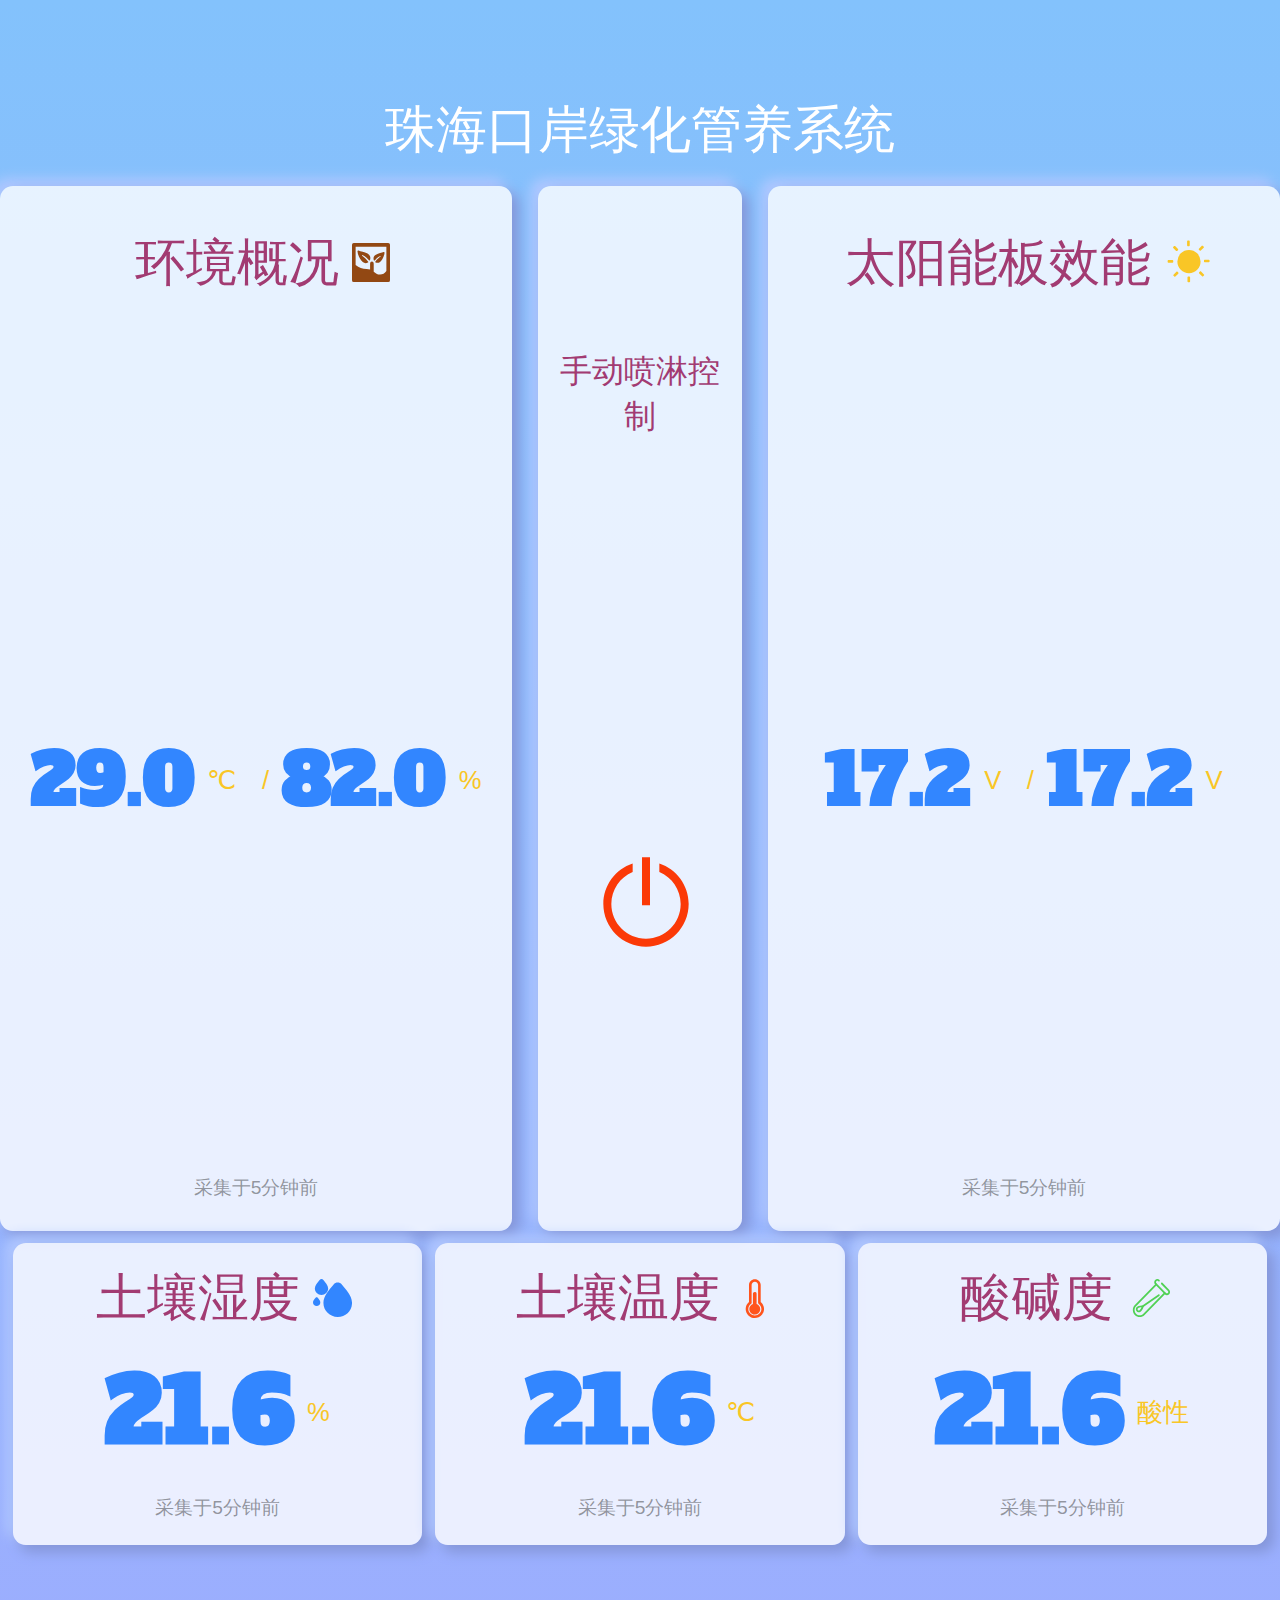
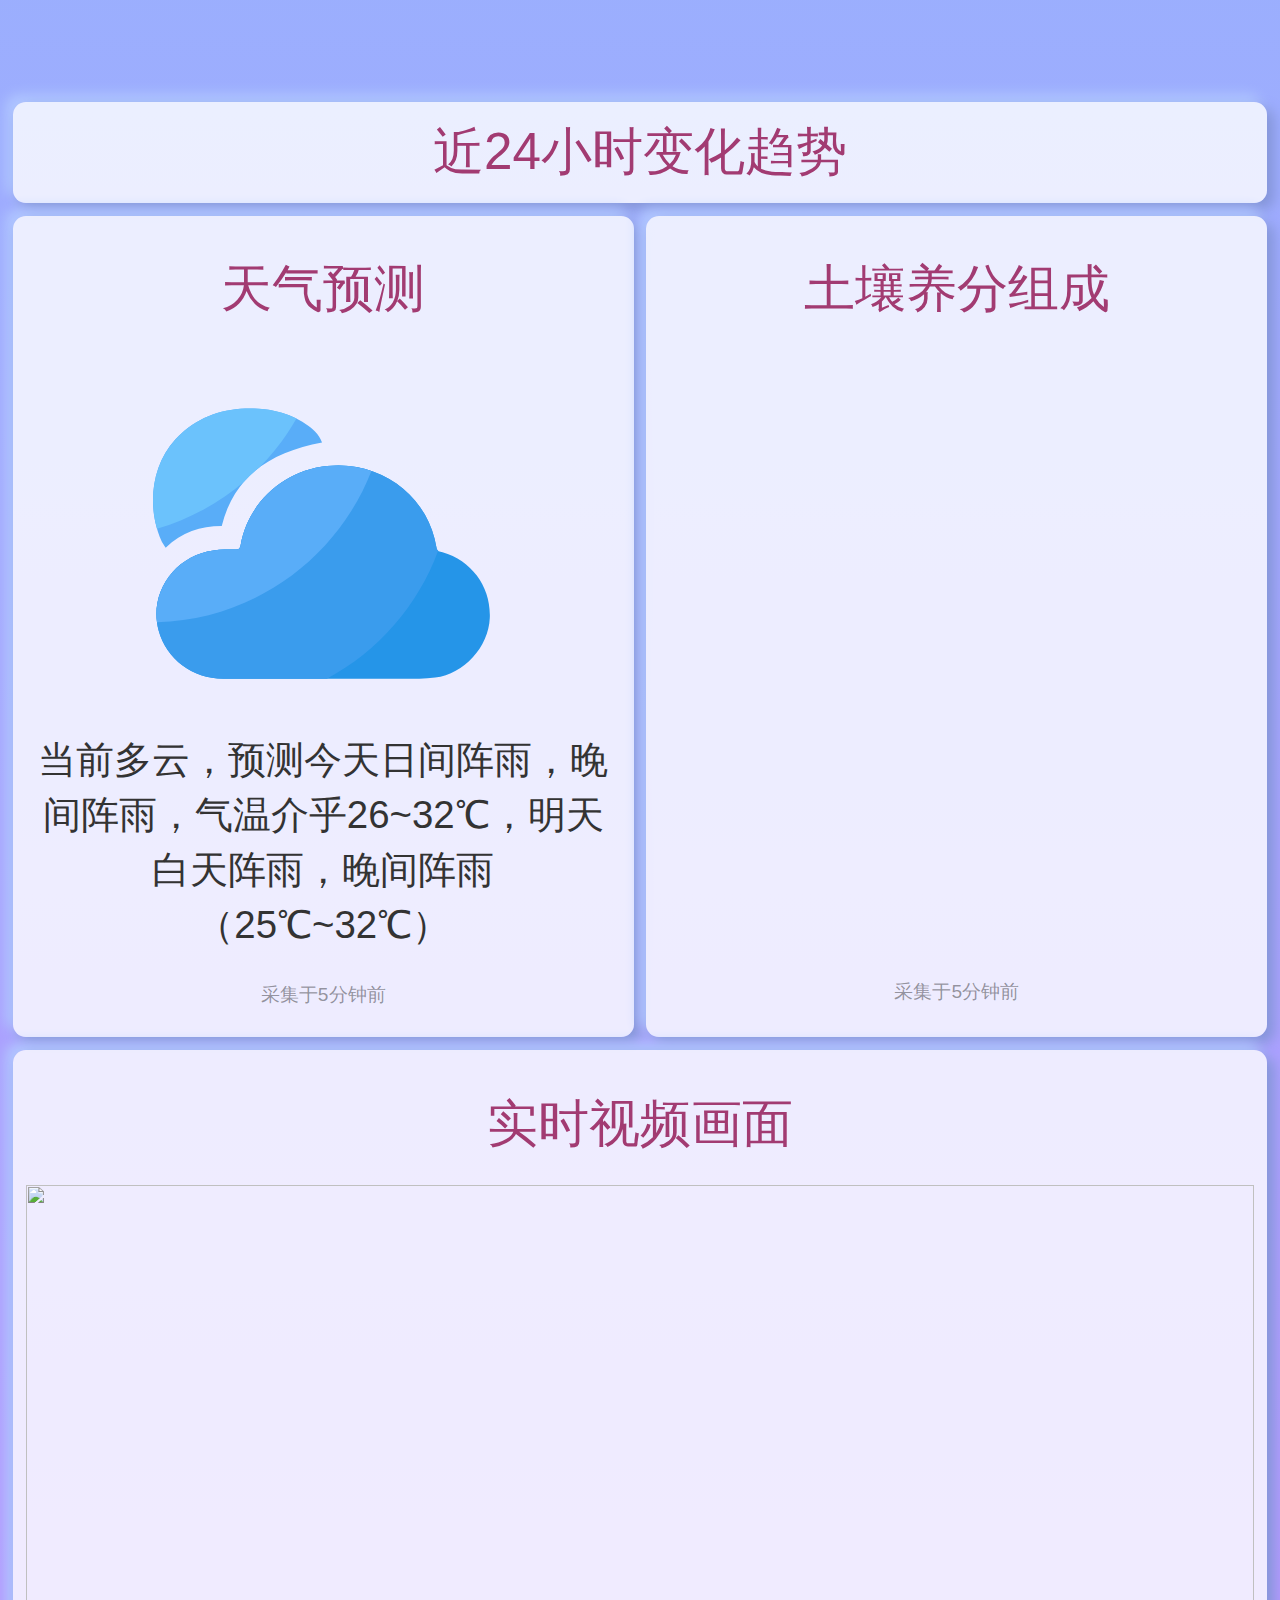
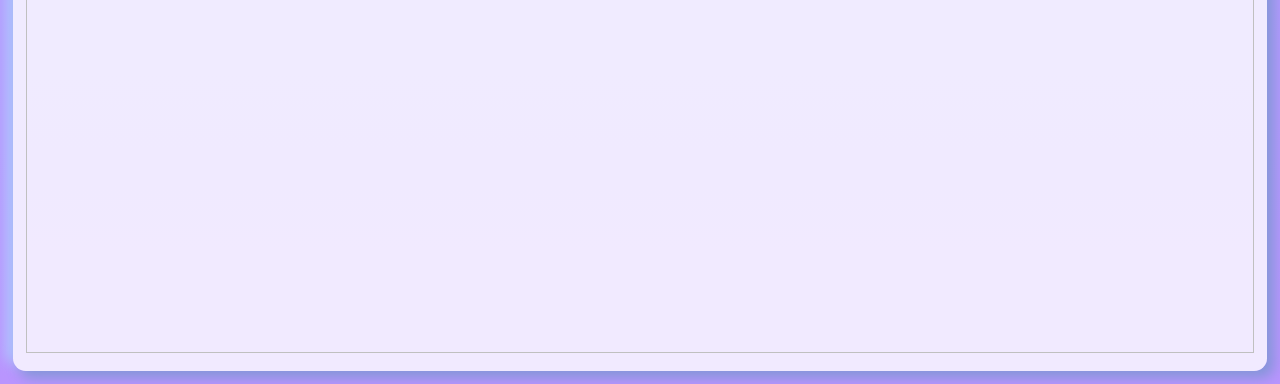
==== index-new.html @ 909303c3 "绿化管养系统ver 1.0.15" ====
<!DOCTYPE html>
<html lang="en">
<head>
    <meta charset="utf-8">
    <meta http-equiv="X-UA-Compatible" content="IE=edge">
    <meta name="viewport" content="width=device-width,initial-scale=1.0">
    <!-- <link rel="icon" href="<%= BASE_URL %>favicon.ico"> -->
    <title>珠海口岸绿化管养系统</title>
    <script src="./bootstrap/js/jquery.js"></script>
    <script src="./bootstrap/js/bootstrap.js"></script>
    <link rel="stylesheet" href="./bootstrap/css/bootstrap.css">
    <link rel="stylesheet" href="./style.css">
    <script src="https://cdn.staticfile.org/jquery/2.2.4/jquery.min.js"></script>
    <!-- 引入 echarts.js -->
    <script src="https://cdn.staticfile.org/echarts/4.3.0/echarts.min.js"></script>
</head>
<body>
    <div id="root" class="container-fluid">
        <!-- 顶部标题栏 -->
        <div id="topLine">珠海口岸绿化管养系统</div>
        <!-- 具体内容 -->
        <div id="details">
            <!-- 近24小时变化趋势 控制栏 -->
         
            <!-- 土壤湿度~太阳能板6个板块集合 控制栏 -->
            <div id="blocks6">
                <!-- 第一行4个小块集合 控制栏 -->
                <div id="firstLine">
                    <!-- 土壤湿度 -->
                    <div id="soilMoisture" class="smallCard card">
                        <div id="title">土壤湿度<img src="./icons/blood-full.svg" alt=""></div>
                        <div id="cardDetails">
                            <div id="main">
                                <span id="data">21.6</span><span id="sign">%</span>
                            </div>
                            <div id="footer">采集于5分钟前</div>
                        </div>
                    </div>
                    <!-- 土壤温度 -->
                    <div id="soilTemperature" class="smallCard card">
                        <div id="title">土壤温度<img src="./icons/wenduji.svg" alt=""></div>
                        <div id="cardDetails">
                            <div id="main">
                                <span id="data">21.6</span><span id="sign">℃</span>
                            </div>
                            <div id="footer">采集于5分钟前</div>
                        </div>
                    </div>
                    <!-- 酸碱度 -->
                    <div id="soilPH" class="smallCard card">
                        <div id="title">酸碱度<img src="./icons/核酸检测.svg" alt=""></div>
                        <div id="cardDetails">
                            <div id="main">
                                <span id="data">21.6</span><span id="sign">酸性</span>
                            </div>
                            <div id="footer">采集于5分钟前</div>
                        </div>
                    </div>
                </div>
                <!-- 第二行2个中小块集合 控制栏 -->
                <div id="hours" class="hours card">
                    <!-- 标题 -->
                    <div id="title">近24小时变化趋势</div>
                    <!-- 详细内容 -->
                    <div id="Details">
                        <!-- 此处放置折线图插件 -->
                        <script type="text/javascript">
                            // 基于准备好的dom，初始化echarts实例
                            var myChart = echarts.init(document.getElementById('Details'));
                            window.onresize = myChart.resize();
                            $.when(
                                $.getScript('https://www.runoob.com/static/js/timelineGDP.js')
                            ).done(function () {
                                myChart.hideLoading();
                                let data = [26, 26.5, 28, 28.3, 29.5, 30.4, 31,32,31,30,29.1,27]
                                let data1 = [26, 26.5, 27.1, 27.3, 27, 21, 20.9,20.8,20.9,20.7,20.6]
                                            
                                let length = data.length - 1  
                                let length1 = data1.length - 1;
                                            
                                let r1 = 1 / length1;
                                let r = 1 / length 
                                            
                                let colorStopArr = data.map((item, index) => { 
                                    if (index % 2 === 0) {
                                        return { offset: index * r, color: '#257DFF' }
                                    } else {
                                        return { offset: index * r, color: 'rgba(104,190,218,1)' }
                                    }
                                })
                                            
                                let colorStopArr1 = data1.map((item1, index1) => {
                                    if (index1 % 2 == 0) {
                                        return { offset: index1 * r1, color: '#257DFF' }
                                    } else {
                                        return { offset: index1 * r1, color: 'rgba(104,190,218,1)' }
                                    }
                                })
                                option = {
                                    tooltip: {
                                        trigger: 'axis',  
                                        axisPointer: {    
                                            type: 'line',
                                            label: {
                                                show: true,
                                            }
                                        }
                                    },
                                    title: {
                                    },
                                    grid: {  
                                        top: '15%',
                                        left: '5%',
                                        right: '4%',
                                        bottom: '5%',
                                        containLabel: true  
                                    },
                                    toolbox: {
                                    },
                                    xAxis: {  
                                        type: 'category',
                                        boundaryGap: true, 
                                        data: ['4点','06点', '08点', '10点', '12点', '14点', '16点','18点','20点','22点'],
                                        axisLine: {   
                                            symbol: ['none', 'none'],  
                                            symbolOffset: [0, 12],     
                                            lineStyle: {
                                                color: 'grey'
                                            }
                                        },
                                        axisTick: {
                                            show: false
                                        },
                                        axisLabel:{
                                            textStyle:{
                                                fontSize: '60%'
                                            }
                                        }
                                    },
                                    yAxis: {
                                        splitLine: { show: false }, 
                                        type: 'value',
                                        axisLine: { 
                                            symbol: ['none', 'arrow'],
                                            symbolOffset: [0, 12],
                                            lineStyle: {
                                                color: 'grey'
                                            }
                                        },
                                        axisTick: {
                                            show: false
                                        },
                                        axisLabel:{
                                            textStyle:{
                                                fontSize: '60%'
                                            }
                                        }
                                    },
                                    series: [
                                        {
                                            name: '土壤温度',
                                            smooth: true,
                                            type: 'line',   
                                            data: data,  
                                            symbol: 'none', 
                                            symbolSize: 0,   
                                            lineStyle: {
                                                color: {
                                                    type: 'linear',
                                                    x: 0,
                                                    x2: 1,
                                                    colorStops: colorStopArr, 
                                                }
                                            },
                                        
                                        },
                                        {
                                            name: '土壤含水量',
                                            smooth: true,
                                            type: 'line',  
                                            data: data1,    
                                            symbol: 'none', 
                                            symbolSize: 0,  
                                            lineStyle: {
                                                color: {
                                                    type: 'linear',
                                                    x: 0,
                                                    x2: 1,
                                                    colorStops: colorStopArr1,
                                                }
                                            },
                                        }
                                    ]
                                };
                                myChart.setOption(option);
                            });
                        </script>
                    </div>
                </div>
            </div>
            <div id="secondLine">
                <!-- 环境概况 -->
                <div id="environment" class="midCard card">
                    <div id="title">环境概况<img src="./icons/turang_.svg" alt=""></div>
                    <div id="cardDetails">
                        <div id="main">
                            <span id="data">29.0</span><span id="sign">℃</span><span id="sign">/</span><span id="data">82.0</span><span id="sign">%</span>
                        </div>
                        <div id="footer">采集于5分钟前</div>
                    </div>
                </div>
                <!-- 手动喷淋控制 -->
                <div id="button" class="smallerCard card">
                    <div id="title">手动喷淋控制</div>
                    <div id="cardDetails">
                        <div id="main">
                            <div id="dataIcon"><img src="./icons/switch.svg" alt=""></div>
                        </div>
                    </div>
                </div>
                <!-- 太阳能板效能 -->
                <div id="solar" class="midCard card">
                    <div id="title">太阳能板效能<img src="./icons/taiyang.svg" alt=""></div>
                    <div id="cardDetails">
                        <div id="main">
                            <span id="data">17.2</span><span id="sign">V</span><span id="sign">/</span><span id="data">17.2</span><span id="sign">V</span>
                        </div>
                        <div id="footer">采集于5分钟前</div>
                    </div>
                </div>
            </div>
            <!-- 天气预测~土壤养分2个板块集合 控制栏 -->
            <div id="blocks2">
                <!-- 天气预测 -->
                <div id="weatherForecast" class="bigCard card">
                    <div id="title">天气预测</div>
                    <div id="cardDetails">
                        <div id="main">
                            <div id="dataImg"><img src="./icons/天气.svg" alt=""></div>
                            <span id="weather">当前多云，预测今天日间阵雨，晚间阵雨，气温介乎26~32℃，明天白天阵雨，晚间阵雨（25℃~32℃）</span>
                        </div>
                        <div id="footer">采集于5分钟前</div>
                    </div>
                </div>
                <!-- 土壤养分组成 -->
                <div id="soilComposition" class="bigCard card">
                    <div id="title">土壤养分组成</div>
                    <div id="cardDetails">
                        <div id="compose">
                            <!-- 饼状图组件放置位置 -->
                            <script type="text/javascript">
                                // 基于准备好的dom，初始化echarts实例
                                var myChart1 = echarts.init(document.getElementById('compose'));
                                window.onresize = myChart1.resize();
                                $.when(
                                    $.getScript('https://www.runoob.com/static/js/timelineGDP.js')
                                ).done(function () {
                                    myChart1.hideLoading();
                                    option1 = {
                                        baseOption: {
                                            tooltip: {
                                                trigger: 'item',
                                                formatter: "{a} <br/>{b} : {c} ({d}%)"
                                            },
                                            legend: {
                                                type: 'scroll',
                                                orient: 'horizontal',
                                                // top: 'bottom',
                                                top: '75%',
                                                // bottom: '20rem',
                                                data: ['钾','磷','氮','其他'],
                                                textStyle: {
                                                    // fontSize:'50',
                                                    color:'grey'
                                                },
                                                itemHeight: 20,
                                            },
                                            toolbox: {
                                                show: true,
                                                feature: {
                                                    mark: {show: true},
                                                    magicType: {
                                                        show: true,
                                                        type: ['pie']
                                                    },
                                                }
                                            },
                                            calculable: true,
                                            grid: {  
                                                left: '15%',
                                                right: '10%',
                                                bottom: '0%',
                                                top:'20%',
                                                containLabel: true  
                                            },
                                            tooltip: {
                                                trigger: 'item',
                                                triggerOn: 'mousemove',
                                                showContent: false
                                            },
                                            series: [{
                                                    name:"组成成分",
                                                    type:'pie',
                                                    center:["50%","40%"],
                                                    itemStyle: {
                                                        normal: {
                                                            label: {
                                                                show: false
                                                            }
                                                        }
                                                    },
                                                    // roseType : 'radius',
                                                    label: {
                                                        normal: {
                                                            show: true,
                                                            position: 'inner',
                                                            formatter: '{d}%'
                                                        },
                                                        emphasis: {
                                                            show: true
                                                        }
                                                    },
                                                    lableLine: {
                                                        normal: {
                                                            show: false
                                                        },
                                                        emphasis: {
                                                            show: true
                                                        }
                                                    },
                                                    data:[
                                                        {value: 0.1, name:'钾', itemStyle: {color: '#F9C626'}},
                                                        {value: 0.3, name:'磷', itemStyle: {color: '#B7E0FF'}},
                                                        {value: 0.15, name:'氮', itemStyle: {color: '#FB3907'}},
                                                        {value: 0.45, name:'其他', itemStyle: {color: '#3286FF'}},
                                                    ]
                                            }],
                                        },
                                    };
                                    myChart1.setOption(option1);
                                    var charts = [];                //定义一个全局变量
                                    charts.push(myChart1);          //将每个图表的实例存到全局变量中。
                                    charts.push(myChart);
                                    window.onresize = function(){   //在所有图表之后
                                        for(var i = 0; i < charts.length; i++){
                                            charts[i].resize();
                                        }
                                    };
                                });
                            </script> 
                        </div>
                        <div id="footer">采集于5分钟前</div>
                    </div>
                </div>
            </div>
            <!-- 监控画面 控制栏 -->
            <div id="cctv" class="card">
                <div id="title">实时视频画面</div>
                <div id="cardDetails">
                    <div id="dataImgBox">
                        <img src="" alt="">
                    </div>
                </div>
            </div>
        </div>
    </div>
</body>
</html>
---- style.css ----
* {
    font-family: '.PingFang SC', 'Microsoft YaHei UI', sans-serif;
}
@font-face {
    font-family: 'theDataFont';
    src: url('./bootstrap/fonts/AlfaSlabOne-Regular-2.ttf');
}
html {
    font-size: 1vw;
}

#root {
    margin: 0;
    padding: 0;
    height: 280rem;
    background-image: linear-gradient(#83C2FC, #9EACFE, #B995FE);
}

.card {
    background-color: rgba(255, 255, 255, 0.8);
    border-radius: 1rem;
    display: flex;
    flex-direction: column;
    justify-content: space-between;
    align-items: center;
    padding: 1rem;
    box-shadow: 0.5rem 0.5rem 1rem #8495d8,
                -0.5rem -0.5rem 1rem #b2c9ff;
}
#title {
    width: 100%;
    height: 10rem;
    color: #A23B72;
    display: flex;
    justify-content: center;
    align-items: center;
    /* flex-wrap: wrap; */
    align-content: center;
    font-size: 4rem;
    /* font-weight: 300; */
}
#title img {
    width: 4rem;
    height: 4rem;
    /* margin: 1rem; */
    margin-left: 1rem;
    margin-right: -1rem;
}
#environment img,
#soilMoisture img {
    width: 3rem;
    height: 3rem;
}
#soilTemperature img {
    width: 3.5rem;
    height: 3.5rem;
}
#dataIcon img {
    width: 10rem;
    height: 10rem;
}
#main {
    width: 100%;
    height: 100%;
    padding: 0 1rem 0 2rem;
    display: flex;
    justify-content: center;
    align-items: center;
}
#blocks2 #main {
    height: 100%;
    flex-direction: column;
    justify-content: space-around;
    align-items: center;
    /* border: 1px solid #000; */
    font-size: 3rem;
    font-weight: 400;
    text-align: center;
    padding: 0 0.3rem;
    overflow: scroll;
}
#blocks2 #cardDetails {
    height: 90%;
    /* border: 1px solid #000; */
}
#dataImg img {
    padding: 0;
    width: 30rem;
    height: 30rem;
}
#data {
    font-size: 5.5rem;
    font-weight: 900;
    font-family: 'theDataFont';
    color: #3286FF;
}
#sign {
    font-size: 2rem;
    font-weight: 300;
    margin: 0 1rem 0 1rem;
    color: #F9C626
}
#footer {
    display: flex;
    align-items: center;
    /* border: 1px solid #000; */
    height: 5rem;
    font-size: 1.5rem;
    font-weight: 300;
    color: rgba(0, 0, 0, 0.4);
}
#cardDetails {
    width: 100%;
    height: 80%;
    display: flex;
    flex-direction: column;
    justify-content: space-between;
    align-items: center;
    /* border: 1px solid #000; */
}
#cctv #cardDetails {
    height: 90%;
}
#dataImgBox img {
    width: 96rem;
    height: 60rem;
}
#weather {
    width: 100%;
    height: 60%;
    /* border: 1px solid #000; */
    overflow: scroll;
}

#topLine {
    width: 100%;
    height: 5%;
    /* border: 5px solid #000; */
    color: #ffffff;
    font-size: 4rem;
    font-weight: 300;
    display: flex;
    justify-content: center;
    align-items: flex-end;
    padding-bottom: 1rem;
}

#details {
    /* border: 2px solid #000; */
    width: 100%;
    height: 95%;
    padding-bottom: 1rem;
    display: flex;
    flex-direction: column;
    justify-content: space-between;
    align-items: center;
}
#hours{
    width: 98rem;
    height: 18%;
    /* border: 2px solid #000; */
    margin: 0 1rem 0 1rem;
    order: 2;
    margin-top: 1rem;
}
#hours .card {
    padding: 0;
}
#blocks6 {
    width: 98rem;
    height: 24%;
    /* border: 2px solid #000; */
    margin-top: 1rem;
    /* padding: 2rem; */
    display: flex;
    flex-direction: column;
    justify-content: space-between;
    align-items: center;
    order: 1;
}
#blocks2 {
    width: 98rem;
    height: 28%;
    /* border: 2px solid #000; */
    /* padding: 0 1rem 0 1rem; */
    display: flex;
    justify-content: space-between;
    align-items: center;
    /* margin: 0; */
    margin-top: 1rem;
    order: 3;
}
#cctv {
    width: 98rem;
    height: 30%;
    /* border: 2px solid #000; */
    margin: 1rem 1rem 0 1rem;
    order: 4;
}

#firstLine, #secondLine {
    width: 100%;
    /* height: 50%; */
    display: flex;
    justify-content: space-between;
    align-items: center;
    /* border: 2px solid #000; */
    margin: 0;
}

#firstLine {
    height: 55%;
    padding-bottom:0.5rem;
}
#firstLine #data {
    font-size: 7rem;
}
#secondLine {
    height: 45%;
    padding-top: 0.5rem;
}

.smallCard {
    height: 100%;
    width: 32rem;
}
.smallerCard {
    height: 100%;
    width: 16rem;
}
.smallerCard #title {
    height: 50%;
    text-align: center;
    font-size: 2.5rem;
}
.midCard {
    height: 100%;
    width: 40rem;
}
.bigCard {
    height: 100%;
    width: 48.5rem;
}
#compose {
    width: 100%;
    height: 90%;
    display: flex;
    justify-content: center;
    align-items: center;
    overflow: scroll;
}
#Details{
    width: 100%;
    height: 100%;
    display: flex;
    justify-content: center;
    align-items: center;
    /* border: 1px solid #000; */
}
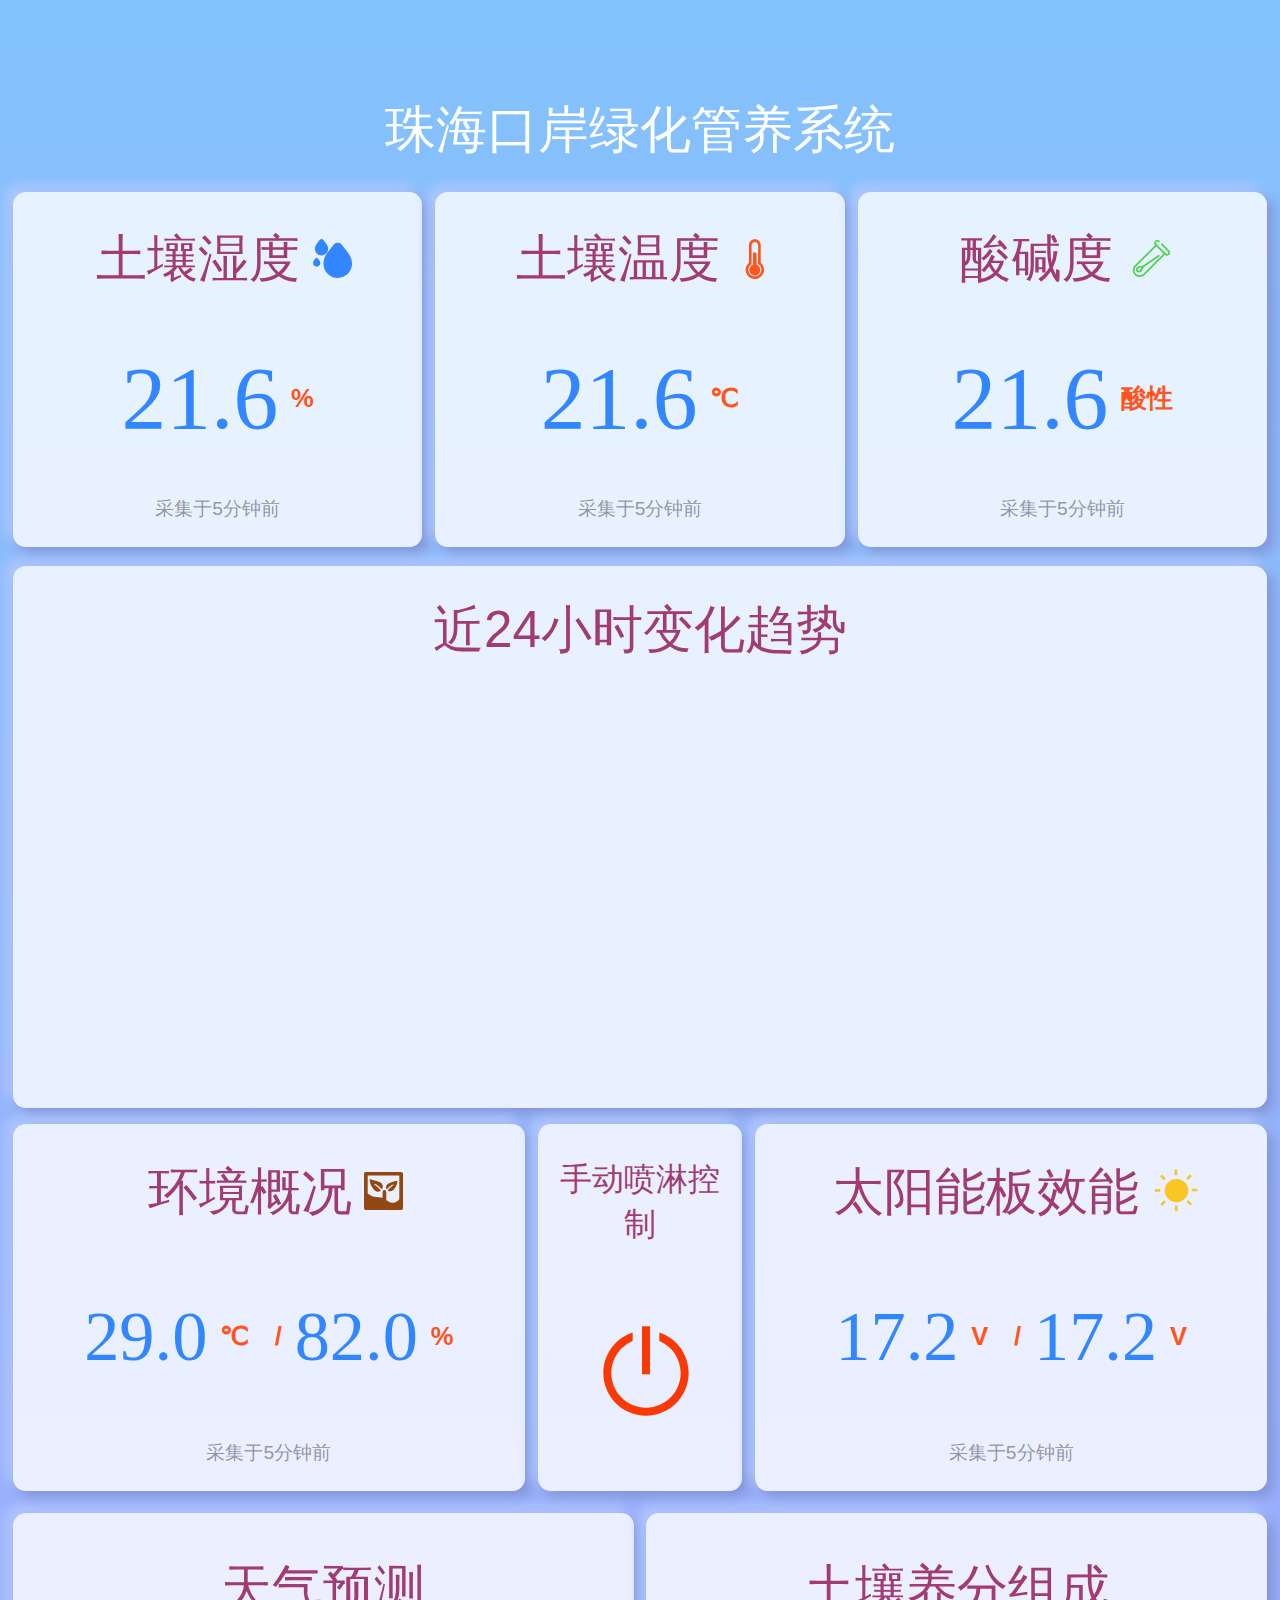
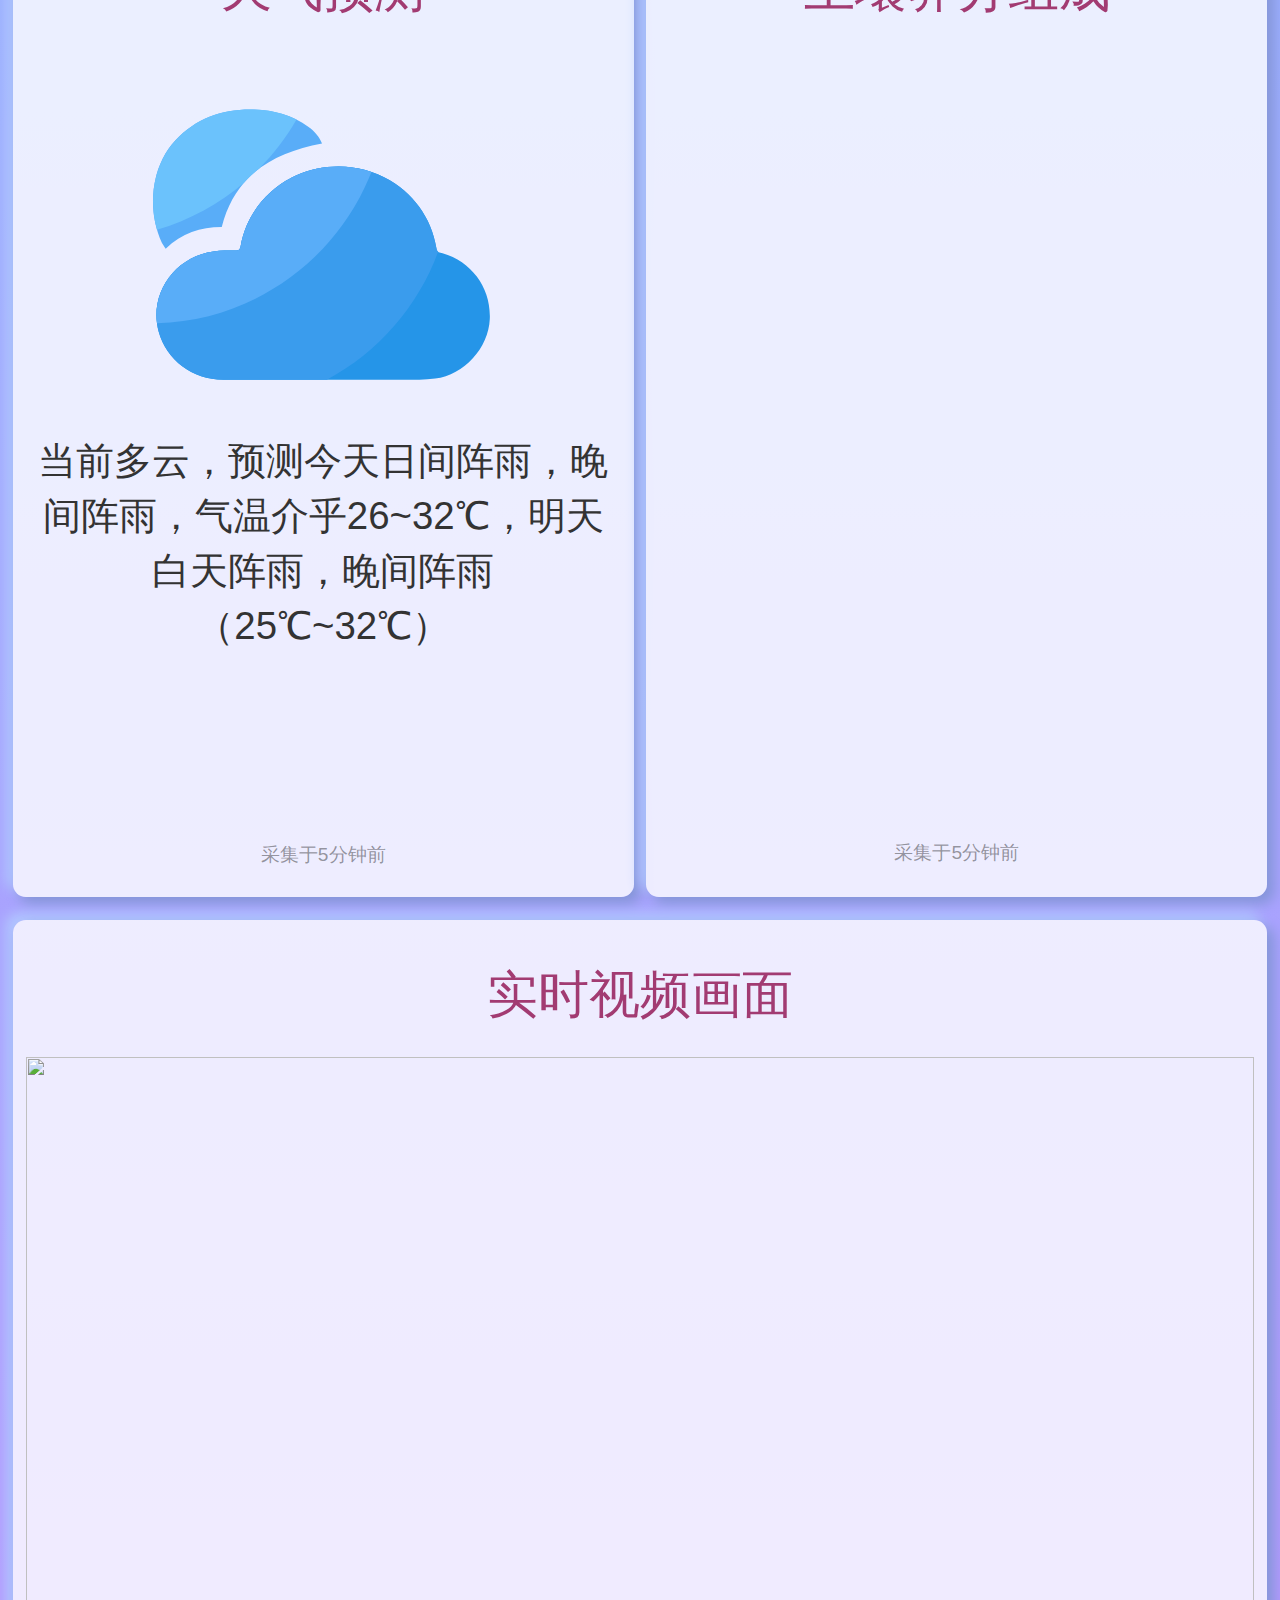
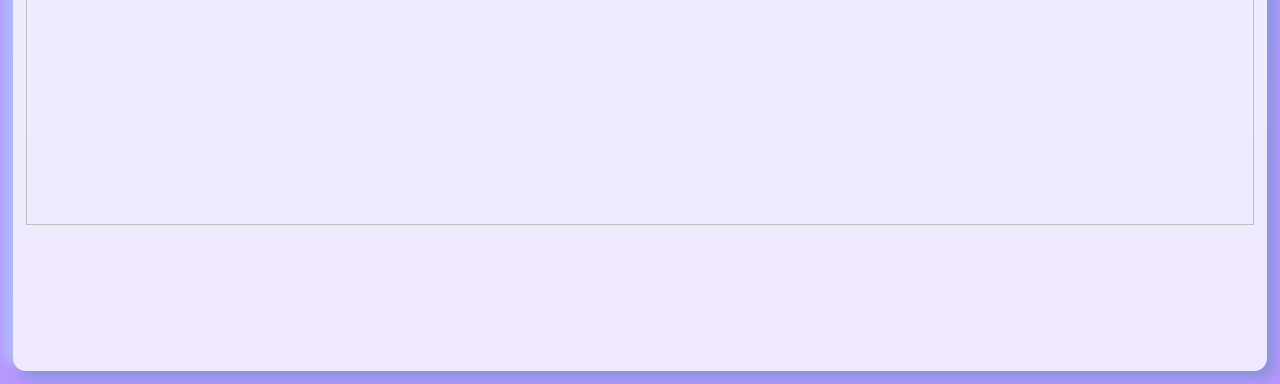
==== commit dd9e7570: "fix" ====
--- a/index-new.html
+++ b/index-new.html
@@ -9,7 +9,7 @@
     <script src="./bootstrap/js/jquery.js"></script>
     <script src="./bootstrap/js/bootstrap.js"></script>
     <link rel="stylesheet" href="./bootstrap/css/bootstrap.css">
-    <link rel="stylesheet" href="./style.css">
+    <link rel="stylesheet" href="./style-new.css">
     <script src="https://cdn.staticfile.org/jquery/2.2.4/jquery.min.js"></script>
     <!-- 引入 echarts.js -->
     <script src="https://cdn.staticfile.org/echarts/4.3.0/echarts.min.js"></script>
--- a/style-new.css
+++ b/style-new.css
@@ -0,0 +1,260 @@
+* {
+    font-weight: 300;
+}
+@font-face {
+    font-family: 'theDataFont';
+    src: url('./bootstrap/fonts/font134.ttf');
+}
+html {
+    font-size: 1vw;
+}
+
+#root {
+    margin: 0;
+    padding: 0;
+    height: 280rem;
+    background-image: linear-gradient(#83C2FC, #9EACFE, #B995FE);
+}
+
+.card {
+    background-color: rgba(255, 255, 255, 0.8);
+    border-radius: 1rem;
+    display: flex;
+    flex-direction: column;
+    justify-content: space-between;
+    align-items: center;
+    padding: 1rem;
+    box-shadow: 0.5rem 0.5rem 1rem #8495d8,
+                -0.5rem -0.5rem 1rem #b2c9ff;
+}
+#title {
+    width: 100%;
+    height: 10rem;
+    color: #A23B72;
+    display: flex;
+    justify-content: center;
+    align-items: center;
+    /* flex-wrap: wrap; */
+    align-content: center;
+    font-size: 4rem;
+    /* font-weight: 300; */
+}
+#title img {
+    width: 4rem;
+    height: 4rem;
+    /* margin: 1rem; */
+    margin-left: 1rem;
+    margin-right: -1rem;
+}
+#environment img,
+#soilMoisture img {
+    width: 3rem;
+    height: 3rem;
+}
+#soilTemperature img {
+    width: 3.5rem;
+    height: 3.5rem;
+}
+#dataIcon img {
+    width: 10rem;
+    height: 10rem;
+}
+#main {
+    width: 100%;
+    height: 100%;
+    padding: 0 1rem 0 2rem;
+    display: flex;
+    justify-content: center;
+    align-items: center;
+}
+#blocks2 #main {
+    height: 100%;
+    flex-direction: column;
+    justify-content: space-around;
+    align-items: center;
+    /* border: 1px solid #000; */
+    font-size: 3rem;
+    font-weight: 400;
+    text-align: center;
+    padding: 0 0.3rem;
+    overflow: scroll;
+}
+#blocks2 #cardDetails {
+    height: 90%;
+    /* border: 1px solid #000; */
+}
+#dataImg img {
+    padding: 0;
+    width: 30rem;
+    height: 30rem;
+}
+#data {
+    font-size: 5.5rem;
+    font-family: 'theDataFont';
+    color: #3286FF;
+}
+#sign {
+    font-size: 2rem;
+    font-weight: 600;
+    margin: 0 1rem 0 1rem;
+    color: #ff541c
+}
+#footer {
+    display: flex;
+    align-items: center;
+    /* border: 1px solid #000; */
+    height: 5rem;
+    font-size: 1.5rem;
+    font-weight: 300;
+    color: rgba(0, 0, 0, 0.4);
+}
+#cardDetails {
+    width: 100%;
+    height: 80%;
+    display: flex;
+    flex-direction: column;
+    justify-content: space-between;
+    align-items: center;
+    /* border: 1px solid #000; */
+}
+#cctv #cardDetails {
+    height: 90%;
+}
+#dataImgBox img {
+    width: 96rem;
+    height: 60rem;
+}
+#weather {
+    width: 100%;
+    height: 60%;
+    /* border: 1px solid #000; */
+    overflow: scroll;
+}
+
+#topLine {
+    width: 100%;
+    height: 5%;
+    /* border: 5px solid #000; */
+    color: #ffffff;
+    font-size: 4rem;
+    font-weight: 300;
+    display: flex;
+    justify-content: center;
+    align-items: flex-end;
+    padding-bottom: 1rem;
+}
+
+#details {
+    /* border: 2px solid #000; */
+    width: 100%;
+    height: 95%;
+    padding-bottom: 1rem;
+    display: flex;
+    flex-direction: column;
+    justify-content: space-between;
+    align-items: center;
+}
+#hours{
+    width: 98rem;
+    height: 60%;
+    /* border: 2px solid #000; */
+    margin: 0 1rem 0 1rem;
+    margin-top: 1rem;
+}
+#hours .card {
+    padding: 0;
+}
+#blocks6 {
+    width: 98rem;
+    height: 27%;
+    /* border: 2px solid #000; */
+    margin-top: 1rem;
+    /* padding: 2rem; */
+    display: flex;
+    flex-direction: column;
+    justify-content: space-between;
+    align-items: center;
+    order: 1;
+}
+#blocks2 {
+    width: 98rem;
+    height: 29%;
+    /* border: 2px solid #000; */
+    /* padding: 0 1rem 0 1rem; */
+    display: flex;
+    justify-content: space-between;
+    align-items: center;
+    /* margin: 0; */
+    margin-top: 1rem;
+    order: 3;
+}
+#cctv {
+    width: 98rem;
+    height: 31%;
+    /* border: 2px solid #000; */
+    margin: 1rem 1rem 0 1rem;
+    order: 4;
+}
+
+#firstLine, #secondLine {
+    width: 100%;
+    height: 18%; 
+    display: flex;
+    justify-content: space-between;
+    align-items: center;
+    /* border: 2px solid #000; */
+    margin: 0;
+}
+
+#firstLine {
+    height: 40%;
+    padding-bottom:0.5rem;
+}
+#firstLine #data {
+    font-size: 7rem;
+}
+#secondLine {
+    height: 11%;
+    padding-top: 0.5rem;
+    order: 2;
+    width: 98rem;
+    margin: 0;
+}
+
+.smallCard {
+    height: 100%;
+    width: 32rem;
+}
+.smallerCard {
+    height: 100%;
+    width: 16rem;
+}
+.smallerCard #title {
+    height: 50%;
+    text-align: center;
+    font-size: 2.5rem;
+}
+.midCard {
+    height: 100%;
+    width: 40rem;
+}
+.bigCard {
+    height: 100%;
+    width: 48.5rem;
+}
+#compose {
+    width: 100%;
+    height: 90%;
+    display: flex;
+    justify-content: center;
+    align-items: center;
+    overflow: scroll;
+}
+#Details{
+    width: 100%;
+    height: 100%;
+    display: flex;
+    justify-content: center;
+    align-items: center;
+    /* border: 1px solid #000; */
+}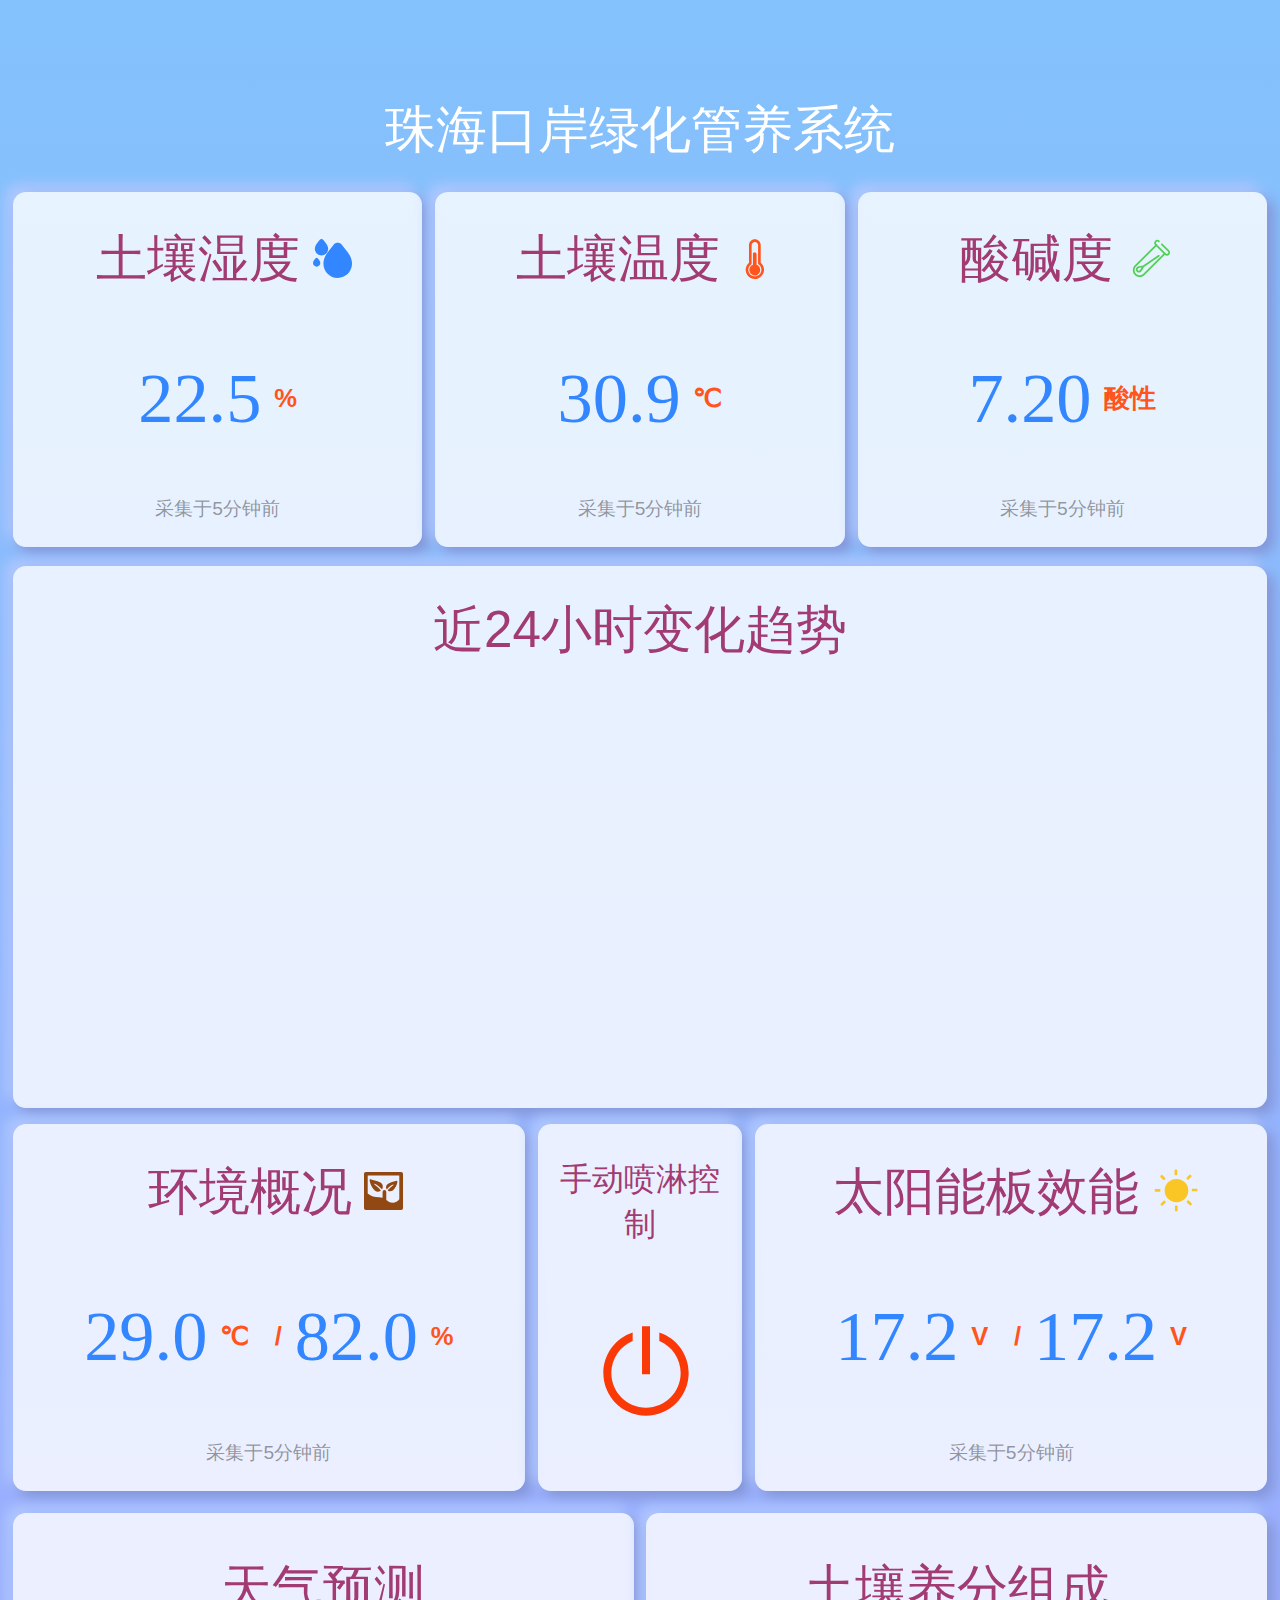
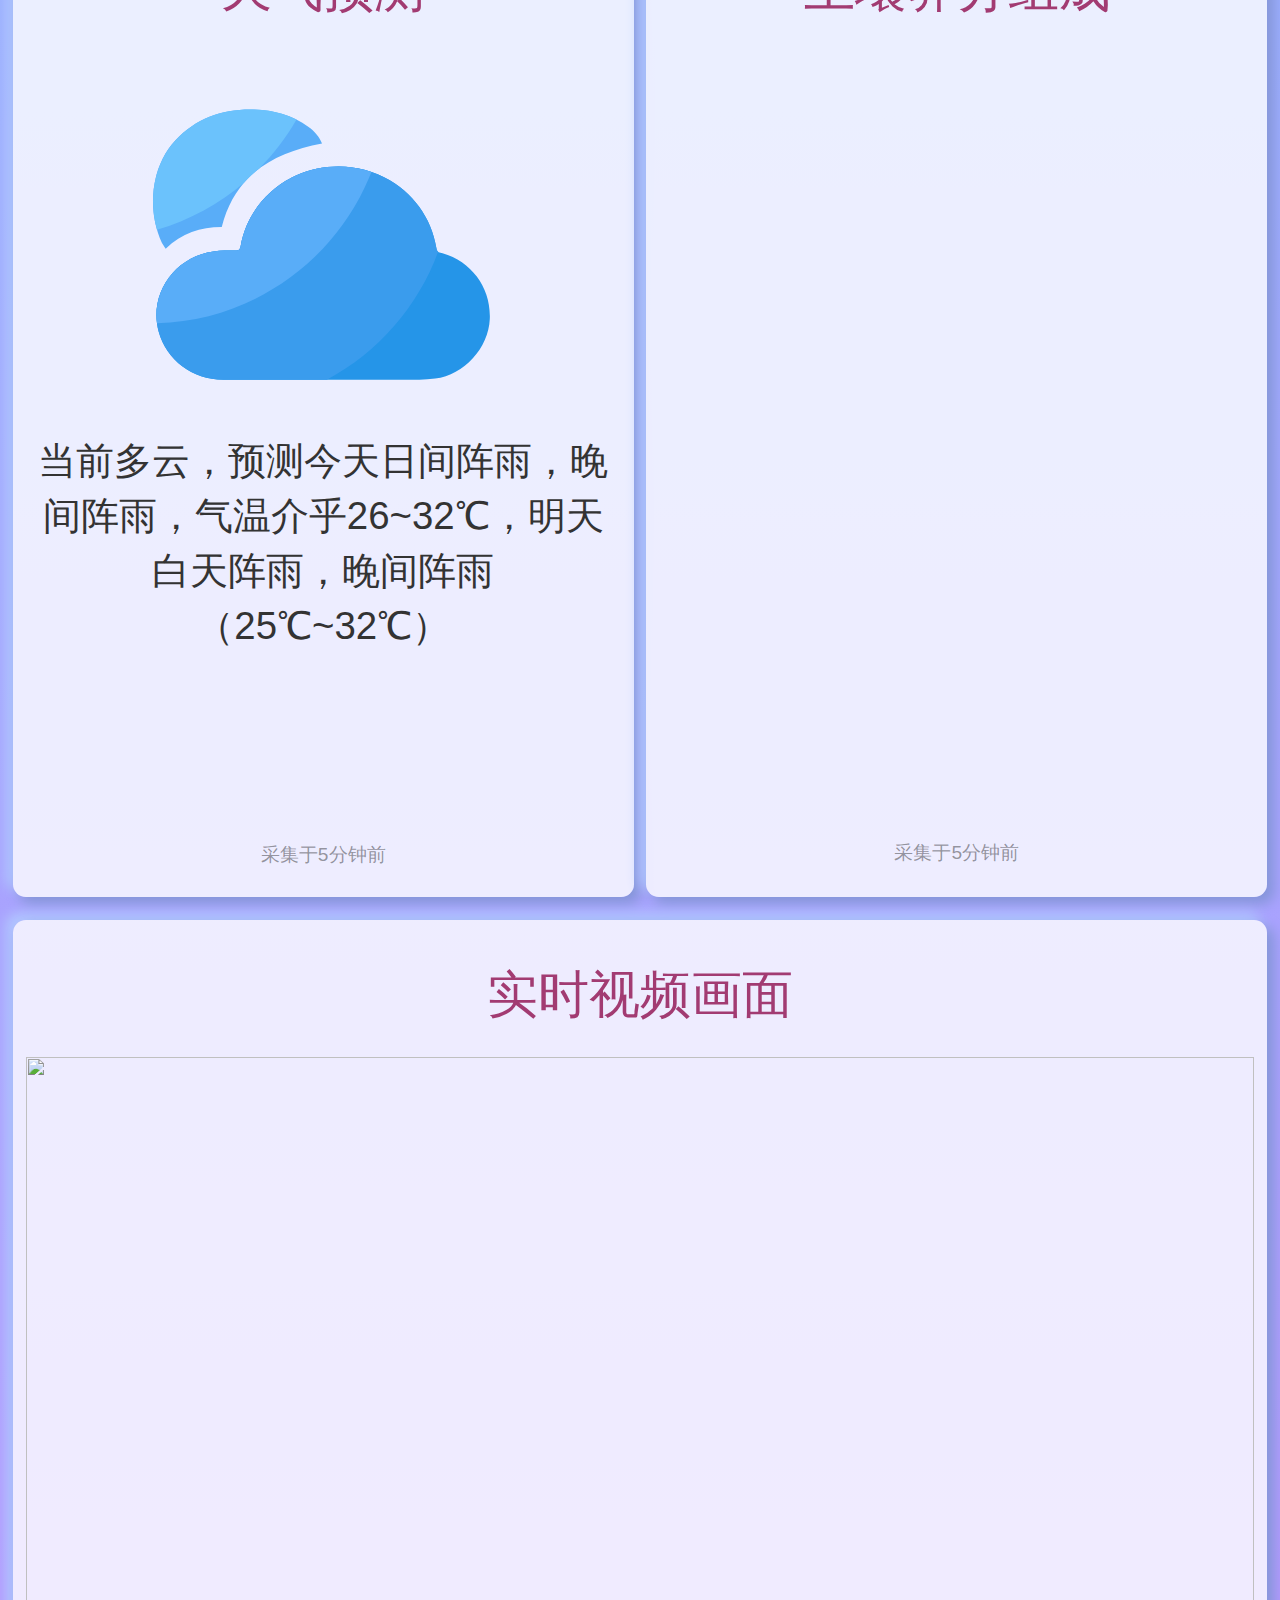
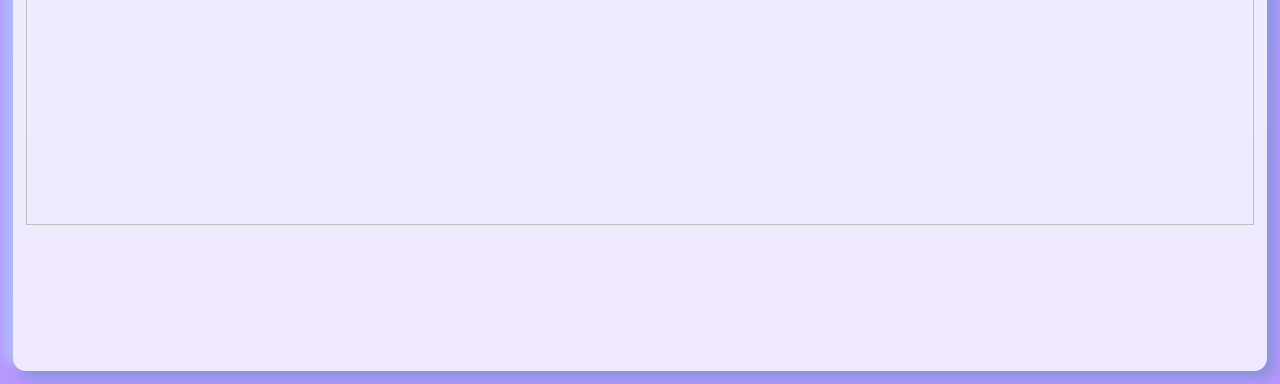
==== commit f7e03448: "綠化管養系統 json" ====
--- a/index-new.html
+++ b/index-new.html
@@ -1,63 +1,104 @@
 <!DOCTYPE html>
 <html lang="en">
+
 <head>
     <meta charset="utf-8">
     <meta http-equiv="X-UA-Compatible" content="IE=edge">
     <meta name="viewport" content="width=device-width,initial-scale=1.0">
-    <!-- <link rel="icon" href="<%= BASE_URL %>favicon.ico"> -->
+
     <title>珠海口岸绿化管养系统</title>
+
+    <!-- 引入bootstrap樣式和CSS文件 -->
     <script src="./bootstrap/js/jquery.js"></script>
-    <script src="./bootstrap/js/bootstrap.js"></script>
     <link rel="stylesheet" href="./bootstrap/css/bootstrap.css">
     <link rel="stylesheet" href="./style-new.css">
-    <script src="https://cdn.staticfile.org/jquery/2.2.4/jquery.min.js"></script>
     <!-- 引入 echarts.js -->
     <script src="https://cdn.staticfile.org/echarts/4.3.0/echarts.min.js"></script>
+
+    <!-- JS -->
+    <script>
+        var names = ["其他", "钾", "磷", "氮"];
+        var value = [];
+        var sum = 0;
+        var i = 3;
+
+        $.ajax({
+            type: 'get',                                                                // GET
+            url: './JSON.json',                                                         // URL 地址
+            dataType: 'json',
+            success: function (result) {
+                $.each(result.Datas, function (index, item) {
+                    if (item.C == "R31" || item.C == "R33" || item.C == "R34") {        // 餅狀圖元素
+                        sum += parseInt(item.V);                                        // 將 string 轉爲 int
+                        value.push({
+                            value: parseInt(item.V),
+                            name: names[i]
+                        });
+                        i--;
+                    } else if (item.C == "R18") {                                       // 土壤濕度
+                        getSoMoi.innerText = item.V;
+                    } else if (item.C == "R17") {                                       // 土壤溫度
+                        getSoTem.innerText = item.V;
+                    } else if (item.C == "R29") {                                       // 土壤酸堿度
+                        getPH.innerText = item.V;
+                    }
+                })
+                value.push({                                                            // 計算出餅狀圖中 “其他” 的比重
+                    value: 100 - sum,
+                    name: "其他"
+                });
+            }
+        });
+    </script>
 </head>
+
 <body>
     <div id="root" class="container-fluid">
         <!-- 顶部标题栏 -->
         <div id="topLine">珠海口岸绿化管养系统</div>
         <!-- 具体内容 -->
         <div id="details">
-            <!-- 近24小时变化趋势 控制栏 -->
-         
-            <!-- 土壤湿度~太阳能板6个板块集合 控制栏 -->
+
+            <!-- 土壤湿度 ~ 24小時變化趨勢 4個板塊集合 控制栏 -->
             <div id="blocks6">
-                <!-- 第一行4个小块集合 控制栏 -->
+
+                <!-- 第一行 3个小块集合 控制栏 -->
                 <div id="firstLine">
                     <!-- 土壤湿度 -->
                     <div id="soilMoisture" class="smallCard card">
                         <div id="title">土壤湿度<img src="./icons/blood-full.svg" alt=""></div>
                         <div id="cardDetails">
                             <div id="main">
-                                <span id="data">21.6</span><span id="sign">%</span>
+                                <span id="getSoMoi" class="data"></span><span id="sign">%</span>
                             </div>
                             <div id="footer">采集于5分钟前</div>
                         </div>
                     </div>
+
                     <!-- 土壤温度 -->
                     <div id="soilTemperature" class="smallCard card">
                         <div id="title">土壤温度<img src="./icons/wenduji.svg" alt=""></div>
                         <div id="cardDetails">
                             <div id="main">
-                                <span id="data">21.6</span><span id="sign">℃</span>
+                                <span id="getSoTem" class="data">21.6</span><span id="sign">℃</span>
                             </div>
                             <div id="footer">采集于5分钟前</div>
                         </div>
                     </div>
+
                     <!-- 酸碱度 -->
                     <div id="soilPH" class="smallCard card">
                         <div id="title">酸碱度<img src="./icons/核酸检测.svg" alt=""></div>
                         <div id="cardDetails">
                             <div id="main">
-                                <span id="data">21.6</span><span id="sign">酸性</span>
+                                <span class="data" id="getPH">21.6</span><span id="sign">酸性</span>
                             </div>
                             <div id="footer">采集于5分钟前</div>
                         </div>
                     </div>
                 </div>
-                <!-- 第二行2个中小块集合 控制栏 -->
+
+                <!-- 近24小時變化趨勢卡片 -->
                 <div id="hours" class="hours card">
                     <!-- 标题 -->
                     <div id="title">近24小时变化趋势</div>
@@ -72,23 +113,23 @@
                                 $.getScript('https://www.runoob.com/static/js/timelineGDP.js')
                             ).done(function () {
                                 myChart.hideLoading();
-                                let data = [26, 26.5, 28, 28.3, 29.5, 30.4, 31,32,31,30,29.1,27]
-                                let data1 = [26, 26.5, 27.1, 27.3, 27, 21, 20.9,20.8,20.9,20.7,20.6]
-                                            
-                                let length = data.length - 1  
+                                let data = [26, 26.5, 28, 28.3, 29.5, 30.4, 31, 32, 31, 30, 29.1, 27]
+                                let data1 = [26, 26.5, 27.1, 27.3, 27, 21, 20.9, 20.8, 20.9, 20.7, 20.6]
+
+                                let length = data.length - 1
                                 let length1 = data1.length - 1;
-                                            
+
                                 let r1 = 1 / length1;
-                                let r = 1 / length 
-                                            
-                                let colorStopArr = data.map((item, index) => { 
+                                let r = 1 / length
+
+                                let colorStopArr = data.map((item, index) => {
                                     if (index % 2 === 0) {
                                         return { offset: index * r, color: '#257DFF' }
                                     } else {
                                         return { offset: index * r, color: 'rgba(104,190,218,1)' }
                                     }
                                 })
-                                            
+
                                 let colorStopArr1 = data1.map((item1, index1) => {
                                     if (index1 % 2 == 0) {
                                         return { offset: index1 * r1, color: '#257DFF' }
@@ -98,8 +139,8 @@
                                 })
                                 option = {
                                     tooltip: {
-                                        trigger: 'axis',  
-                                        axisPointer: {    
+                                        trigger: 'axis',
+                                        axisPointer: {
                                             type: 'line',
                                             label: {
                                                 show: true,
@@ -108,22 +149,22 @@
                                     },
                                     title: {
                                     },
-                                    grid: {  
+                                    grid: {
                                         top: '15%',
                                         left: '5%',
                                         right: '4%',
                                         bottom: '5%',
-                                        containLabel: true  
+                                        containLabel: true
                                     },
                                     toolbox: {
                                     },
-                                    xAxis: {  
+                                    xAxis: {
                                         type: 'category',
-                                        boundaryGap: true, 
-                                        data: ['4点','06点', '08点', '10点', '12点', '14点', '16点','18点','20点','22点'],
-                                        axisLine: {   
-                                            symbol: ['none', 'none'],  
-                                            symbolOffset: [0, 12],     
+                                        boundaryGap: true,
+                                        data: ['4点', '06点', '08点', '10点', '12点', '14点', '16点', '18点', '20点', '22点'],
+                                        axisLine: {
+                                            symbol: ['none', 'none'],
+                                            symbolOffset: [0, 12],
                                             lineStyle: {
                                                 color: 'grey'
                                             }
@@ -131,16 +172,16 @@
                                         axisTick: {
                                             show: false
                                         },
-                                        axisLabel:{
-                                            textStyle:{
+                                        axisLabel: {
+                                            textStyle: {
                                                 fontSize: '60%'
                                             }
                                         }
                                     },
                                     yAxis: {
-                                        splitLine: { show: false }, 
+                                        splitLine: { show: false },
                                         type: 'value',
-                                        axisLine: { 
+                                        axisLine: {
                                             symbol: ['none', 'arrow'],
                                             symbolOffset: [0, 12],
                                             lineStyle: {
@@ -150,8 +191,8 @@
                                         axisTick: {
                                             show: false
                                         },
-                                        axisLabel:{
-                                            textStyle:{
+                                        axisLabel: {
+                                            textStyle: {
                                                 fontSize: '60%'
                                             }
                                         }
@@ -160,27 +201,27 @@
                                         {
                                             name: '土壤温度',
                                             smooth: true,
-                                            type: 'line',   
-                                            data: data,  
-                                            symbol: 'none', 
-                                            symbolSize: 0,   
+                                            type: 'line',
+                                            data: data,
+                                            symbol: 'none',
+                                            symbolSize: 0,
                                             lineStyle: {
                                                 color: {
                                                     type: 'linear',
                                                     x: 0,
                                                     x2: 1,
-                                                    colorStops: colorStopArr, 
+                                                    colorStops: colorStopArr,
                                                 }
                                             },
-                                        
+
                                         },
                                         {
                                             name: '土壤含水量',
                                             smooth: true,
-                                            type: 'line',  
-                                            data: data1,    
-                                            symbol: 'none', 
-                                            symbolSize: 0,  
+                                            type: 'line',
+                                            data: data1,
+                                            symbol: 'none',
+                                            symbolSize: 0,
                                             lineStyle: {
                                                 color: {
                                                     type: 'linear',
@@ -198,13 +239,16 @@
                     </div>
                 </div>
             </div>
+
+            <!-- 環境概況 & 手動噴淋控制 & 太陽能板效能的那一行 -->
             <div id="secondLine">
                 <!-- 环境概况 -->
                 <div id="environment" class="midCard card">
                     <div id="title">环境概况<img src="./icons/turang_.svg" alt=""></div>
                     <div id="cardDetails">
                         <div id="main">
-                            <span id="data">29.0</span><span id="sign">℃</span><span id="sign">/</span><span id="data">82.0</span><span id="sign">%</span>
+                            <span class="data">29.0</span><span id="sign">℃</span><span id="sign">/</span><span
+                                class="data">82.0</span><span id="sign">%</span>
                         </div>
                         <div id="footer">采集于5分钟前</div>
                     </div>
@@ -223,12 +267,14 @@
                     <div id="title">太阳能板效能<img src="./icons/taiyang.svg" alt=""></div>
                     <div id="cardDetails">
                         <div id="main">
-                            <span id="data">17.2</span><span id="sign">V</span><span id="sign">/</span><span id="data">17.2</span><span id="sign">V</span>
+                            <span class="data">17.2</span><span id="sign">V</span><span id="sign">/</span><span
+                                class="data">17.2</span><span id="sign">V</span>
                         </div>
                         <div id="footer">采集于5分钟前</div>
                     </div>
                 </div>
             </div>
+
             <!-- 天气预测~土壤养分2个板块集合 控制栏 -->
             <div id="blocks2">
                 <!-- 天气预测 -->
@@ -242,12 +288,13 @@
                         <div id="footer">采集于5分钟前</div>
                     </div>
                 </div>
+
                 <!-- 土壤养分组成 -->
                 <div id="soilComposition" class="bigCard card">
                     <div id="title">土壤养分组成</div>
                     <div id="cardDetails">
+                        <!-- 饼状图组件放置位置 -->
                         <div id="compose">
-                            <!-- 饼状图组件放置位置 -->
                             <script type="text/javascript">
                                 // 基于准备好的dom，初始化echarts实例
                                 var myChart1 = echarts.init(document.getElementById('compose'));
@@ -262,23 +309,21 @@
                                                 trigger: 'item',
                                                 formatter: "{a} <br/>{b} : {c} ({d}%)"
                                             },
+                                            color: ['#F9C626', '#B7E0FF', '#FB3907', '#3286FF'],
                                             legend: {
                                                 type: 'scroll',
                                                 orient: 'horizontal',
-                                                // top: 'bottom',
                                                 top: '75%',
-                                                // bottom: '20rem',
-                                                data: ['钾','磷','氮','其他'],
+                                                data: names,
                                                 textStyle: {
-                                                    // fontSize:'50',
-                                                    color:'grey'
+                                                    color: 'grey'
                                                 },
                                                 itemHeight: 20,
                                             },
                                             toolbox: {
                                                 show: true,
                                                 feature: {
-                                                    mark: {show: true},
+                                                    mark: { show: true },
                                                     magicType: {
                                                         show: true,
                                                         type: ['pie']
@@ -286,12 +331,12 @@
                                                 }
                                             },
                                             calculable: true,
-                                            grid: {  
+                                            grid: {
                                                 left: '15%',
                                                 right: '10%',
                                                 bottom: '0%',
-                                                top:'20%',
-                                                containLabel: true  
+                                                top: '20%',
+                                                containLabel: true
                                             },
                                             tooltip: {
                                                 trigger: 'item',
@@ -299,60 +344,57 @@
                                                 showContent: false
                                             },
                                             series: [{
-                                                    name:"组成成分",
-                                                    type:'pie',
-                                                    center:["50%","40%"],
-                                                    itemStyle: {
-                                                        normal: {
-                                                            label: {
-                                                                show: false
-                                                            }
+                                                name: "组成成分",
+                                                type: 'pie',
+                                                center: ["50%", "40%"],
+                                                itemStyle: {
+                                                    normal: {
+                                                        label: {
+                                                            show: false
                                                         }
+                                                    }
+                                                },
+                                                // roseType : 'radius',
+                                                label: {
+                                                    normal: {
+                                                        show: true,
+                                                        position: 'inner',
+                                                        formatter: '{d}%'
                                                     },
-                                                    // roseType : 'radius',
-                                                    label: {
-                                                        normal: {
-                                                            show: true,
-                                                            position: 'inner',
-                                                            formatter: '{d}%'
-                                                        },
-                                                        emphasis: {
-                                                            show: true
-                                                        }
+                                                    emphasis: {
+                                                        show: true
+                                                    }
+                                                },
+                                                lableLine: {
+                                                    normal: {
+                                                        show: false
                                                     },
-                                                    lableLine: {
-                                                        normal: {
-                                                            show: false
-                                                        },
-                                                        emphasis: {
-                                                            show: true
-                                                        }
-                                                    },
-                                                    data:[
-                                                        {value: 0.1, name:'钾', itemStyle: {color: '#F9C626'}},
-                                                        {value: 0.3, name:'磷', itemStyle: {color: '#B7E0FF'}},
-                                                        {value: 0.15, name:'氮', itemStyle: {color: '#FB3907'}},
-                                                        {value: 0.45, name:'其他', itemStyle: {color: '#3286FF'}},
-                                                    ]
+                                                    emphasis: {
+                                                        show: true
+                                                    }
+                                                },
+                                                data: value
                                             }],
                                         },
                                     };
+
                                     myChart1.setOption(option1);
                                     var charts = [];                //定义一个全局变量
                                     charts.push(myChart1);          //将每个图表的实例存到全局变量中。
                                     charts.push(myChart);
-                                    window.onresize = function(){   //在所有图表之后
-                                        for(var i = 0; i < charts.length; i++){
+                                    window.onresize = function () {   //在所有图表之后
+                                        for (var i = 0; i < charts.length; i++) {
                                             charts[i].resize();
                                         }
                                     };
                                 });
-                            </script> 
+                            </script>
                         </div>
                         <div id="footer">采集于5分钟前</div>
                     </div>
                 </div>
             </div>
+
             <!-- 监控画面 控制栏 -->
             <div id="cctv" class="card">
                 <div id="title">实时视频画面</div>
@@ -362,7 +404,9 @@
                     </div>
                 </div>
             </div>
+
         </div>
     </div>
 </body>
+
 </html>--- a/style-new.css
+++ b/style-new.css
@@ -16,6 +16,7 @@
     background-image: linear-gradient(#83C2FC, #9EACFE, #B995FE);
 }
 
+/* 卡片總體控制 */
 .card {
     background-color: rgba(255, 255, 255, 0.8);
     border-radius: 1rem;
@@ -27,6 +28,8 @@
     box-shadow: 0.5rem 0.5rem 1rem #8495d8,
                 -0.5rem -0.5rem 1rem #b2c9ff;
 }
+
+/* 標題總體控制 */
 #title {
     width: 100%;
     height: 10rem;
@@ -34,31 +37,34 @@
     display: flex;
     justify-content: center;
     align-items: center;
-    /* flex-wrap: wrap; */
     align-content: center;
     font-size: 4rem;
-    /* font-weight: 300; */
-}
+}
+/* 標題小圖標總體控制 */
 #title img {
     width: 4rem;
     height: 4rem;
-    /* margin: 1rem; */
     margin-left: 1rem;
     margin-right: -1rem;
 }
+/* 環境 & 濕度 標題圖標的改動 */
 #environment img,
 #soilMoisture img {
     width: 3rem;
     height: 3rem;
 }
+/* 溫度 標題圖標的改動 */
 #soilTemperature img {
     width: 3.5rem;
     height: 3.5rem;
 }
+/* 開關 紅色圖標控制 */
 #dataIcon img {
     width: 10rem;
     height: 10rem;
 }
+
+/* 對 main 的總體控制 */
 #main {
     width: 100%;
     height: 100%;
@@ -67,47 +73,53 @@
     justify-content: center;
     align-items: center;
 }
+/* 對 blocks2：天氣 & 土壤養分 的 main 的改動 */
 #blocks2 #main {
     height: 100%;
     flex-direction: column;
     justify-content: space-around;
     align-items: center;
-    /* border: 1px solid #000; */
     font-size: 3rem;
     font-weight: 400;
     text-align: center;
     padding: 0 0.3rem;
     overflow: scroll;
 }
+/* 對 blocks2：天氣 & 土壤養分 的 cardDetails 的改動 */
 #blocks2 #cardDetails {
     height: 90%;
-    /* border: 1px solid #000; */
 }
 #dataImg img {
     padding: 0;
     width: 30rem;
     height: 30rem;
 }
-#data {
+
+/* 對 data 的總體控制 */
+.data {
     font-size: 5.5rem;
     font-family: 'theDataFont';
     color: #3286FF;
 }
+/* 對 data 單位的總體控制 */
 #sign {
     font-size: 2rem;
     font-weight: 600;
     margin: 0 1rem 0 1rem;
     color: #ff541c
 }
+
+/* 對更新時間的樣式的總體控制 */
 #footer {
     display: flex;
     align-items: center;
-    /* border: 1px solid #000; */
     height: 5rem;
     font-size: 1.5rem;
     font-weight: 300;
     color: rgba(0, 0, 0, 0.4);
 }
+
+/* 對 cardDetails 的總體控制 */
 #cardDetails {
     width: 100%;
     height: 80%;
@@ -115,7 +127,6 @@
     flex-direction: column;
     justify-content: space-between;
     align-items: center;
-    /* border: 1px solid #000; */
 }
 #cctv #cardDetails {
     height: 90%;
@@ -127,14 +138,12 @@
 #weather {
     width: 100%;
     height: 60%;
-    /* border: 1px solid #000; */
     overflow: scroll;
 }
 
 #topLine {
     width: 100%;
     height: 5%;
-    /* border: 5px solid #000; */
     color: #ffffff;
     font-size: 4rem;
     font-weight: 300;
@@ -145,7 +154,6 @@
 }
 
 #details {
-    /* border: 2px solid #000; */
     width: 100%;
     height: 95%;
     padding-bottom: 1rem;
@@ -157,7 +165,6 @@
 #hours{
     width: 98rem;
     height: 60%;
-    /* border: 2px solid #000; */
     margin: 0 1rem 0 1rem;
     margin-top: 1rem;
 }
@@ -167,9 +174,7 @@
 #blocks6 {
     width: 98rem;
     height: 27%;
-    /* border: 2px solid #000; */
     margin-top: 1rem;
-    /* padding: 2rem; */
     display: flex;
     flex-direction: column;
     justify-content: space-between;
@@ -179,19 +184,15 @@
 #blocks2 {
     width: 98rem;
     height: 29%;
-    /* border: 2px solid #000; */
-    /* padding: 0 1rem 0 1rem; */
-    display: flex;
-    justify-content: space-between;
-    align-items: center;
-    /* margin: 0; */
+    display: flex;
+    justify-content: space-between;
+    align-items: center;
     margin-top: 1rem;
     order: 3;
 }
 #cctv {
     width: 98rem;
     height: 31%;
-    /* border: 2px solid #000; */
     margin: 1rem 1rem 0 1rem;
     order: 4;
 }
@@ -202,7 +203,6 @@
     display: flex;
     justify-content: space-between;
     align-items: center;
-    /* border: 2px solid #000; */
     margin: 0;
 }
 
@@ -256,5 +256,4 @@
     display: flex;
     justify-content: center;
     align-items: center;
-    /* border: 1px solid #000; */
 }